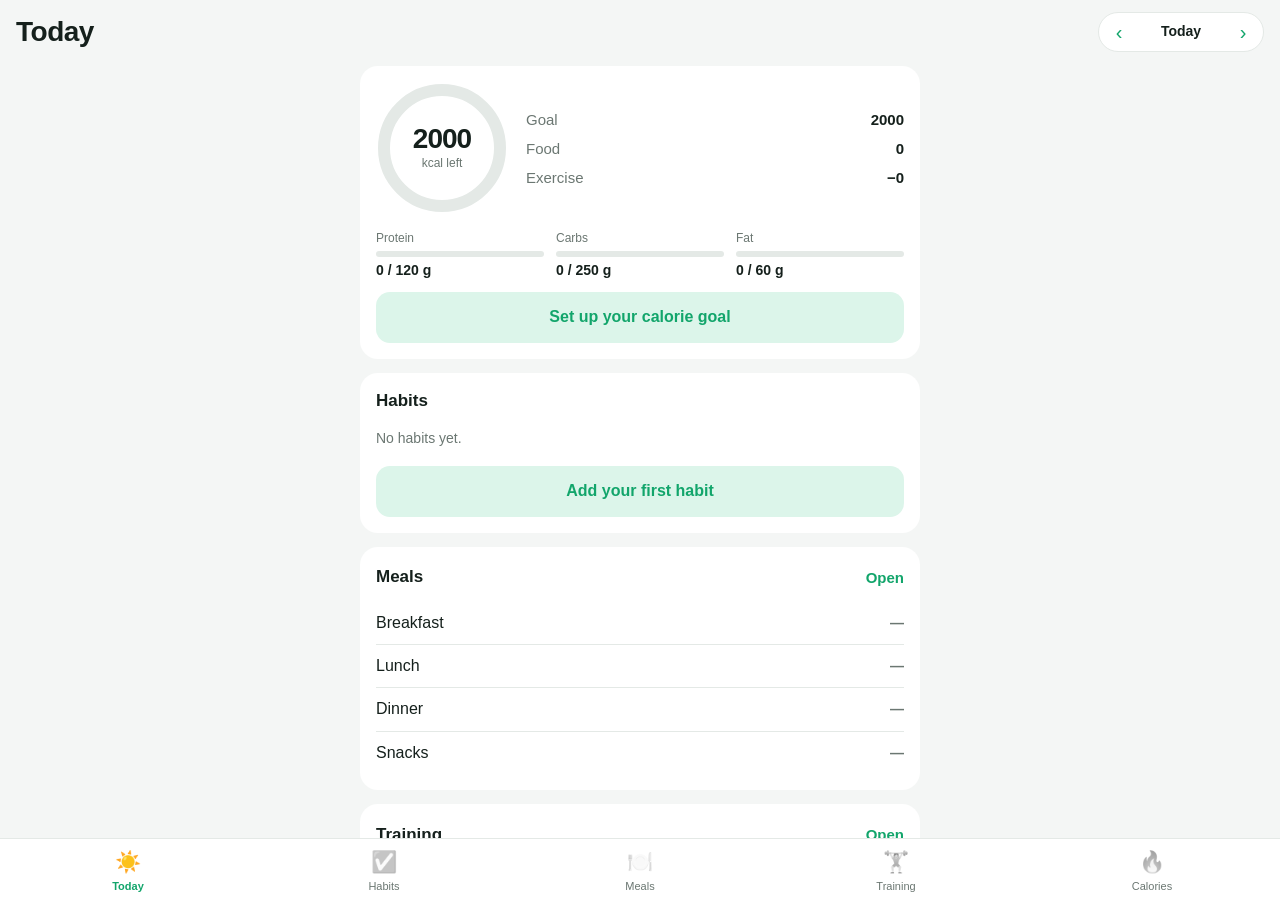
==== index.html @ 38c0138d "Add DayTrack: installable habit, meal, training and calorie tracker Offline-capable PWA in plain HTM" ====
<!doctype html>
<html lang="en">
<head>
<meta charset="utf-8">
<meta name="viewport" content="width=device-width, initial-scale=1, viewport-fit=cover, user-scalable=no">
<title>DayTrack</title>
<meta name="description" content="Habits, meals, training and calories in one place.">
<link rel="manifest" href="manifest.json">
<meta name="theme-color" content="#f4f6f5" media="(prefers-color-scheme: light)">
<meta name="theme-color" content="#101413" media="(prefers-color-scheme: dark)">
<meta name="apple-mobile-web-app-capable" content="yes">
<meta name="mobile-web-app-capable" content="yes">
<meta name="apple-mobile-web-app-status-bar-style" content="default">
<meta name="apple-mobile-web-app-title" content="DayTrack">
<link rel="apple-touch-icon" href="icons/icon-180.png">
<link rel="icon" type="image/png" href="icons/icon-192.png">
<link rel="stylesheet" href="style.css">
</head>
<body>
<header id="top">
  <h1 id="title">Today</h1>
  <div id="datenav">
    <button data-a="day" data-n="-1" aria-label="Previous day">‹</button>
    <button id="datelabel" data-a="day" data-n="0">Today</button>
    <button data-a="day" data-n="1" aria-label="Next day">›</button>
  </div>
</header>
<main id="view"></main>
<nav id="tabs">
  <button data-a="tab" data-tab="today"><span>☀️</span>Today</button>
  <button data-a="tab" data-tab="habits"><span>✅</span>Habits</button>
  <button data-a="tab" data-tab="meals"><span>🍽️</span>Meals</button>
  <button data-a="tab" data-tab="training"><span>🏋️</span>Training</button>
  <button data-a="tab" data-tab="profile"><span>🔥</span>Calories</button>
</nav>
<div id="backdrop" data-a="close" hidden></div>
<section id="sheet" hidden></section>
<script src="app.js"></script>
</body>
</html>
---- style.css ----
:root {
  --bg: #f4f6f5; --card: #ffffff; --text: #15201c; --muted: #6b7772; --line: #e4e9e6;
  --accent: #12a56b; --accent-soft: #dcf5ea; --on-accent: #fff;
  --p: #3b82f6; --c: #f59e0b; --f: #ec4899; --burn: #f97316; --danger: #dc2626;
}
@media (prefers-color-scheme: dark) {
  :root {
    --bg: #101413; --card: #1a201e; --text: #ecf1ee; --muted: #93a09a; --line: #2a322f;
    --accent: #2fd08d; --accent-soft: #173327; --on-accent: #06281a;
  }
}
* { box-sizing: border-box; -webkit-tap-highlight-color: transparent; }
html, body { margin: 0; height: 100%; }
body {
  background: var(--bg); color: var(--text);
  font: 16px/1.4 -apple-system, BlinkMacSystemFont, "Segoe UI", Roboto, sans-serif;
  display: flex; flex-direction: column; overscroll-behavior: none;
  -webkit-user-select: none; user-select: none;
}
button { font: inherit; color: inherit; background: none; border: 0; padding: 0; cursor: pointer; }
input, select { font: inherit; color: inherit; -webkit-user-select: text; user-select: text; }

#top {
  padding: calc(env(safe-area-inset-top) + 12px) 16px 10px;
  display: flex; align-items: center; justify-content: space-between; gap: 8px;
}
#top h1 { margin: 0; font-size: 28px; letter-spacing: -0.5px; }
#datenav { display: flex; align-items: center; background: var(--card); border-radius: 999px; border: 1px solid var(--line); }
#datenav button { min-width: 40px; height: 38px; font-size: 20px; color: var(--accent); }
#datenav #datelabel { font-size: 14px; font-weight: 600; color: var(--text); padding: 0 4px; min-width: 84px; }

#view { flex: 1; overflow-y: auto; -webkit-overflow-scrolling: touch; padding: 4px 16px 24px; }
#view > * { max-width: 560px; margin-left: auto; margin-right: auto; }

#tabs {
  display: flex; background: var(--card); border-top: 1px solid var(--line);
  padding-bottom: env(safe-area-inset-bottom);
}
#tabs button { flex: 1; padding: 8px 0 6px; font-size: 11px; color: var(--muted); display: flex; flex-direction: column; align-items: center; gap: 2px; }
#tabs button span { font-size: 21px; filter: grayscale(1); opacity: .6; }
#tabs button.on { color: var(--accent); font-weight: 600; }
#tabs button.on span { filter: none; opacity: 1; }

.card { background: var(--card); border-radius: 18px; padding: 16px; margin-bottom: 14px; }
.card h2 { margin: 0 0 10px; font-size: 17px; display: flex; justify-content: space-between; align-items: center; }
.card h2 small { font-weight: 500; font-size: 13px; color: var(--muted); }
.muted { color: var(--muted); font-size: 14px; }
.empty { color: var(--muted); font-size: 14px; padding: 6px 0; }

.ringrow { display: flex; align-items: center; gap: 18px; }
.ring { position: relative; width: 132px; height: 132px; flex: none; }
.ring svg { transform: rotate(-90deg); }
.ring .mid { position: absolute; inset: 0; display: flex; flex-direction: column; align-items: center; justify-content: center; }
.ring .mid b { font-size: 28px; letter-spacing: -1px; line-height: 1.1; }
.ring .mid span { font-size: 12px; color: var(--muted); }
.stats { flex: 1; display: grid; gap: 8px; }
.stats div { display: flex; justify-content: space-between; font-size: 15px; }
.stats div span { color: var(--muted); }
.stats div b { font-variant-numeric: tabular-nums; }

.macros { display: grid; grid-template-columns: repeat(3, 1fr); gap: 12px; margin-top: 16px; }
.macro { font-size: 12px; color: var(--muted); }
.macro b { display: block; color: var(--text); font-size: 14px; margin-top: 4px; }
.bar { height: 6px; border-radius: 3px; background: var(--line); overflow: hidden; margin-top: 4px; }
.bar i { display: block; height: 100%; border-radius: 3px; }

.row { display: flex; align-items: center; gap: 12px; padding: 10px 0; border-top: 1px solid var(--line); }
.row:first-of-type { border-top: 0; }
.row .grow { flex: 1; min-width: 0; }
.row .name { font-weight: 600; overflow: hidden; text-overflow: ellipsis; white-space: nowrap; }
.row .sub { font-size: 13px; color: var(--muted); }
.row .val { font-weight: 600; font-variant-numeric: tabular-nums; white-space: nowrap; }
.x { width: 32px; height: 32px; border-radius: 50%; color: var(--muted); font-size: 18px; flex: none; }
.x:active { background: var(--line); }
.emoji { font-size: 24px; width: 32px; text-align: center; flex: none; }

.check {
  width: 30px; height: 30px; border-radius: 50%; border: 2px solid var(--line); flex: none;
  display: flex; align-items: center; justify-content: center; color: transparent; font-size: 16px; font-weight: 700;
}
.check.on { background: var(--accent); border-color: var(--accent); color: var(--on-accent); }

.week { display: flex; gap: 6px; margin-top: 8px; }
.week button {
  flex: 1; height: 40px; border-radius: 10px; background: var(--bg); color: var(--muted);
  font-size: 11px; display: flex; flex-direction: column; align-items: center; justify-content: center; line-height: 1.2;
}
.week button b { font-size: 13px; }
.week button.on { background: var(--accent); color: var(--on-accent); }
.week button.today { outline: 2px solid var(--accent); outline-offset: -2px; }
.streak { font-size: 13px; font-weight: 600; color: var(--burn); white-space: nowrap; }

.btn {
  display: block; width: 100%; padding: 14px; border-radius: 14px; background: var(--accent); color: var(--on-accent);
  font-weight: 700; text-align: center; margin-top: 12px;
}
.btn.ghost { background: var(--accent-soft); color: var(--accent); }
.btn.danger { background: transparent; color: var(--danger); }
.btn:active { opacity: .7; }
.add { color: var(--accent); font-weight: 600; font-size: 15px; padding: 4px 0 4px 12px; }

#backdrop { position: fixed; inset: 0; background: rgba(0,0,0,.45); z-index: 10; }
#sheet {
  position: fixed; left: 0; right: 0; bottom: 0; z-index: 11; background: var(--card);
  border-radius: 22px 22px 0 0; padding: 20px 16px calc(env(safe-area-inset-bottom) + 20px);
  max-height: 88%; overflow-y: auto; max-width: 560px; margin: 0 auto;
  animation: up .22s ease-out;
}
@keyframes up { from { transform: translateY(100%); } }
#sheet h2 { margin: 0 0 14px; font-size: 20px; }
label { display: block; font-size: 13px; color: var(--muted); margin-bottom: 12px; }
label input, label select {
  display: block; width: 100%; margin-top: 4px; padding: 12px; border-radius: 12px;
  border: 1px solid var(--line); background: var(--bg); font-size: 16px; -webkit-appearance: none; appearance: none;
}
label input:focus, label select:focus { outline: 2px solid var(--accent); border-color: transparent; }
.g2 { display: grid; grid-template-columns: 1fr 1fr; gap: 10px; }
.g3 { display: grid; grid-template-columns: 1fr 1fr 1fr; gap: 10px; }
.chips { display: flex; flex-wrap: wrap; gap: 6px; margin: -4px 0 12px; }
.chips button { padding: 7px 12px; border-radius: 999px; background: var(--bg); border: 1px solid var(--line); font-size: 13px; }
.chips button.on { background: var(--accent-soft); border-color: var(--accent); color: var(--accent); }
.big { font-size: 34px; font-weight: 800; letter-spacing: -1px; }
.kv { display: flex; justify-content: space-between; padding: 8px 0; border-top: 1px solid var(--line); font-size: 15px; }
.kv span { color: var(--muted); }
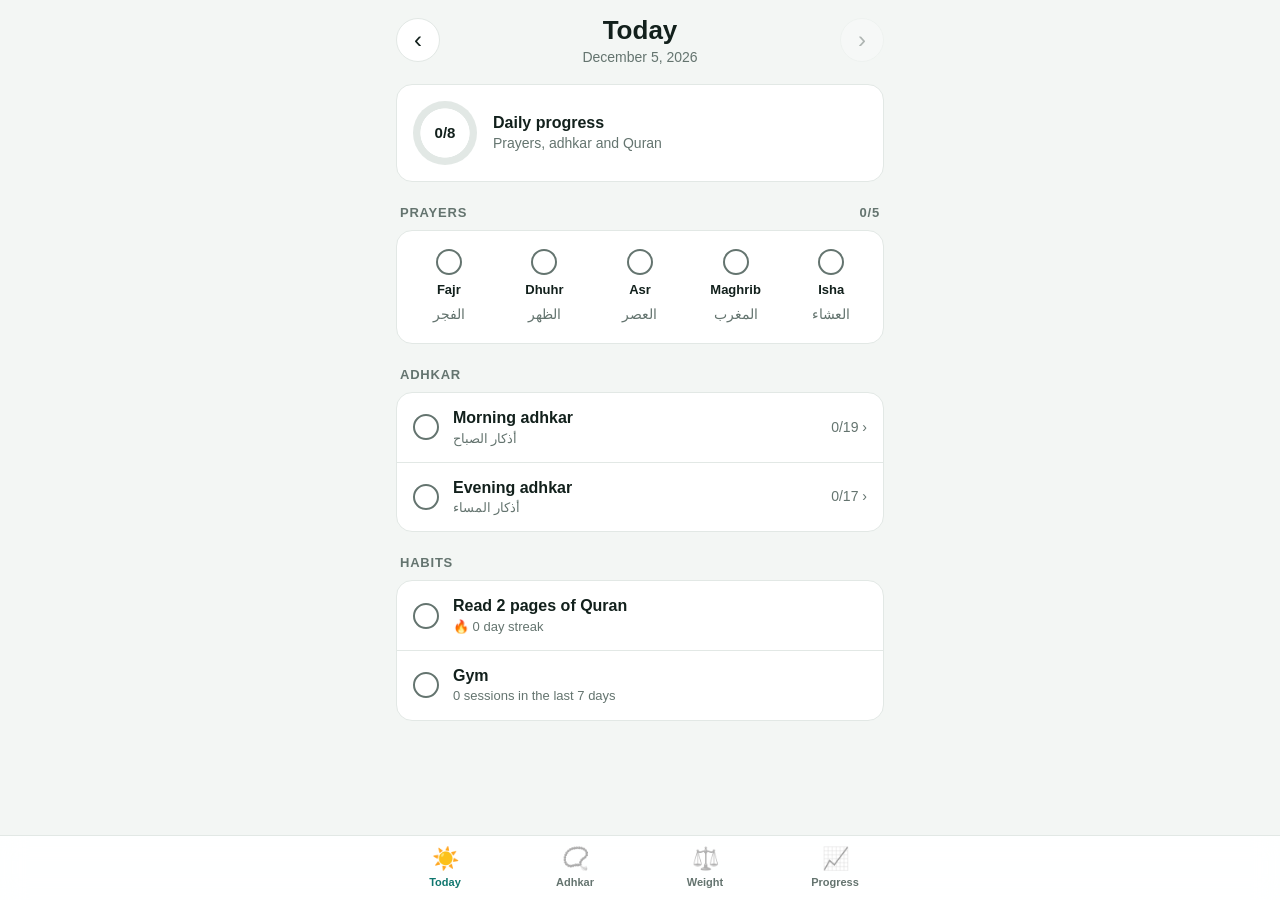
==== commit 37c8ab6e: "Add habit tracker app: prayers, adhkar, Quran, gym and weight Installable offline web app with a dai" ====
--- a/index.html
+++ b/index.html
@@ -2,39 +2,26 @@
 <html lang="en">
 <head>
 <meta charset="utf-8">
-<meta name="viewport" content="width=device-width, initial-scale=1, viewport-fit=cover, user-scalable=no">
-<title>DayTrack</title>
-<meta name="description" content="Habits, meals, training and calories in one place.">
-<link rel="manifest" href="manifest.json">
-<meta name="theme-color" content="#f4f6f5" media="(prefers-color-scheme: light)">
-<meta name="theme-color" content="#101413" media="(prefers-color-scheme: dark)">
+<meta name="viewport" content="width=device-width, initial-scale=1, viewport-fit=cover">
+<meta name="theme-color" content="#0f766e">
 <meta name="apple-mobile-web-app-capable" content="yes">
-<meta name="mobile-web-app-capable" content="yes">
-<meta name="apple-mobile-web-app-status-bar-style" content="default">
-<meta name="apple-mobile-web-app-title" content="DayTrack">
-<link rel="apple-touch-icon" href="icons/icon-180.png">
-<link rel="icon" type="image/png" href="icons/icon-192.png">
-<link rel="stylesheet" href="style.css">
+<meta name="apple-mobile-web-app-status-bar-style" content="black-translucent">
+<meta name="apple-mobile-web-app-title" content="Habits">
+<title>Habits</title>
+<link rel="manifest" href="manifest.webmanifest">
+<link rel="icon" href="icon.svg" type="image/svg+xml">
+<link rel="apple-touch-icon" href="icon-180.png">
+<link rel="stylesheet" href="styles.css">
 </head>
 <body>
-<header id="top">
-  <h1 id="title">Today</h1>
-  <div id="datenav">
-    <button data-a="day" data-n="-1" aria-label="Previous day">‹</button>
-    <button id="datelabel" data-a="day" data-n="0">Today</button>
-    <button data-a="day" data-n="1" aria-label="Next day">›</button>
-  </div>
-</header>
 <main id="view"></main>
 <nav id="tabs">
-  <button data-a="tab" data-tab="today"><span>☀️</span>Today</button>
-  <button data-a="tab" data-tab="habits"><span>✅</span>Habits</button>
-  <button data-a="tab" data-tab="meals"><span>🍽️</span>Meals</button>
-  <button data-a="tab" data-tab="training"><span>🏋️</span>Training</button>
-  <button data-a="tab" data-tab="profile"><span>🔥</span>Calories</button>
+  <button data-tab="today"><span>☀️</span>Today</button>
+  <button data-tab="adhkar"><span>📿</span>Adhkar</button>
+  <button data-tab="weight"><span>⚖️</span>Weight</button>
+  <button data-tab="progress"><span>📈</span>Progress</button>
 </nav>
-<div id="backdrop" data-a="close" hidden></div>
-<section id="sheet" hidden></section>
+<script src="adhkar.js"></script>
 <script src="app.js"></script>
 </body>
 </html>
--- a/styles.css
+++ b/styles.css
@@ -0,0 +1,175 @@
+:root {
+  --bg: #f3f6f4;
+  --card: #ffffff;
+  --text: #12201c;
+  --muted: #64746f;
+  --line: #e2e8e5;
+  --accent: #0f766e;
+  --accent-soft: #d5efe9;
+  --up: #b45309;
+  --down: #15803d;
+}
+@media (prefers-color-scheme: dark) {
+  :root {
+    --bg: #0b1512;
+    --card: #15221e;
+    --text: #e8f1ee;
+    --muted: #8fa39d;
+    --line: #24352f;
+    --accent: #2dd4bf;
+    --accent-soft: #123b35;
+    --up: #fbbf24;
+    --down: #4ade80;
+  }
+}
+
+* { box-sizing: border-box; -webkit-tap-highlight-color: transparent; }
+html { -webkit-text-size-adjust: 100%; }
+body {
+  margin: 0;
+  background: var(--bg);
+  color: var(--text);
+  font: 16px/1.4 -apple-system, BlinkMacSystemFont, "Segoe UI", Roboto, sans-serif;
+}
+button, input { font: inherit; color: inherit; }
+button { border: 0; background: none; padding: 0; cursor: pointer; text-align: inherit; }
+[lang="ar"] { font-family: "Geeza Pro", "Noto Naskh Arabic", "Amiri", "Traditional Arabic", serif; }
+
+main {
+  max-width: 520px;
+  margin: 0 auto;
+  padding: calc(env(safe-area-inset-top) + 12px) 16px calc(env(safe-area-inset-bottom) + 96px);
+}
+
+h1 { margin: 0; font-size: 26px; }
+h2 { margin: 0; font-size: 16px; }
+h3 { margin: 22px 4px 8px; font-size: 13px; text-transform: uppercase; letter-spacing: .06em; color: var(--muted); }
+h3 small { float: right; font-size: 13px; }
+p { margin: 0; }
+
+.card { background: var(--card); border-radius: 16px; border: 1px solid var(--line); }
+
+/* header */
+.datebar { display: flex; align-items: center; gap: 8px; margin-bottom: 16px; }
+.datebar > div { flex: 1; text-align: center; }
+.datebar.plain > div { text-align: left; padding-left: 4px; }
+.datebar p { color: var(--muted); font-size: 14px; }
+.datebar button {
+  width: 44px; height: 44px; border-radius: 50%; background: var(--card); border: 1px solid var(--line);
+  font-size: 24px; line-height: 1; text-align: center;
+}
+.datebar button:disabled { opacity: .3; }
+
+/* summary */
+.summary { display: flex; align-items: center; gap: 16px; padding: 16px; }
+.summary p { color: var(--muted); font-size: 14px; }
+.ring {
+  --p: 0;
+  width: 64px; height: 64px; border-radius: 50%; flex: none; display: grid; place-items: center;
+  background: radial-gradient(closest-side, var(--card) 76%, transparent 78%),
+              conic-gradient(var(--accent) calc(var(--p) * 1%), var(--line) 0);
+}
+.ring b { font-size: 15px; }
+
+/* check mark */
+.check {
+  width: 26px; height: 26px; flex: none; border-radius: 50%; border: 2px solid var(--muted);
+  display: grid; place-items: center; font-style: normal;
+}
+.on > .check { background: var(--accent); border-color: var(--accent); }
+.on > .check::after { content: "✓"; color: var(--card); font-size: 15px; font-weight: 700; }
+
+/* prayers */
+.prayers { display: grid; grid-template-columns: repeat(5, 1fr); padding: 6px; gap: 4px; }
+.prayer { display: flex; flex-direction: column; align-items: center; gap: 6px; padding: 12px 2px; border-radius: 12px; }
+.prayer span { font-size: 13px; font-weight: 600; }
+.prayer em { font-style: normal; font-size: 14px; color: var(--muted); }
+.prayer.on { background: var(--accent-soft); }
+
+/* rows */
+.rows { overflow: hidden; }
+.row {
+  display: flex; align-items: center; gap: 14px; width: 100%; padding: 14px 16px; min-height: 60px;
+  border-bottom: 1px solid var(--line);
+}
+.row:last-child { border-bottom: 0; }
+.row > span { flex: 1; font-weight: 600; }
+.row small { display: block; font-weight: 400; font-size: 13px; color: var(--muted); }
+.row > b { color: var(--muted); font-weight: 500; font-size: 14px; white-space: nowrap; }
+.row.on > span { color: var(--accent); }
+.row.log > span { font-weight: 400; font-size: 14px; }
+.row.log > b { color: var(--text); font-weight: 600; }
+.up { color: var(--up) !important; }
+.down { color: var(--down) !important; }
+.del { width: 36px; height: 36px; border-radius: 50%; color: var(--muted); text-align: center; }
+
+/* segmented control */
+.seg { display: flex; background: var(--line); border-radius: 12px; padding: 3px; gap: 3px; }
+.seg button { flex: 1; text-align: center; padding: 10px 4px; border-radius: 10px; font-size: 14px; font-weight: 600; color: var(--muted); }
+.seg button.on { background: var(--card); color: var(--text); }
+.seg.small { margin: 16px 0 8px; }
+.seg.small button { padding: 7px 4px; font-size: 13px; }
+
+.bar { height: 6px; border-radius: 3px; background: var(--line); margin: 14px 0 6px; overflow: hidden; }
+.bar i { display: block; height: 100%; background: var(--accent); transition: width .2s; }
+.hint { color: var(--muted); font-size: 13px; margin: 0 4px 12px; display: flex; justify-content: space-between; }
+.hint.center { justify-content: center; margin-top: 12px; }
+.link { color: var(--accent); font-weight: 600; }
+.empty { color: var(--muted); font-size: 14px; padding: 24px 16px; text-align: center; }
+
+/* adhkar */
+.dhikr { display: block; width: 100%; padding: 16px; margin-bottom: 10px; user-select: none; }
+.dhikr small { display: block; color: var(--muted); font-size: 12px; margin-bottom: 6px; }
+.dhikr p { font-size: 22px; line-height: 2; text-align: right; }
+.dhikr .count {
+  display: inline-block; margin-top: 10px; padding: 5px 14px; border-radius: 999px;
+  background: var(--accent-soft); color: var(--accent); font-weight: 700; font-size: 14px;
+}
+.dhikr.on { opacity: .55; }
+.dhikr:active { transform: scale(.985); }
+
+/* weight */
+.weigh { display: grid; grid-template-columns: 1fr 1fr; gap: 12px; padding: 16px; }
+.weigh label { font-size: 13px; color: var(--muted); min-width: 0; }
+.weigh input {
+  display: block; width: 100%; margin-top: 4px; padding: 10px; border-radius: 10px;
+  border: 1px solid var(--line); background: var(--bg); font-size: 16px; min-height: 44px;
+}
+.weigh button {
+  grid-column: 1 / -1; padding: 13px; border-radius: 12px; background: var(--accent); color: var(--card);
+  font-weight: 700; text-align: center;
+}
+.stats { display: grid; grid-template-columns: repeat(4, 1fr); gap: 8px; margin-top: 12px; }
+.stats .card { padding: 10px 6px; text-align: center; }
+.stats small { display: block; color: var(--muted); font-size: 11px; }
+.stats b { font-size: 18px; }
+.chart { padding: 10px 6px 4px; }
+.chart svg { display: block; width: 100%; height: auto; }
+.chart text { fill: var(--muted); font-size: 10px; }
+.chart .grid { stroke: var(--line); stroke-width: 1; }
+.chart .line { fill: none; stroke: var(--accent); stroke-width: 2.2; stroke-linejoin: round; stroke-linecap: round; }
+.chart .area { fill: var(--accent); opacity: .1; }
+.chart circle { fill: var(--accent); }
+
+/* progress */
+.habit { padding: 14px 16px; margin-bottom: 10px; }
+.habit .head { display: flex; gap: 12px; align-items: baseline; margin-bottom: 10px; }
+.habit .head h2 { flex: 1; }
+.habit .head span { color: var(--muted); font-size: 14px; }
+.grid30 { display: grid; grid-template-columns: repeat(15, 1fr); gap: 4px; }
+.grid30 i { aspect-ratio: 1; border-radius: 4px; background: var(--line); }
+.grid30 i.part { background: color-mix(in srgb, var(--accent) calc(var(--l) * 70%), var(--line)); }
+.grid30 i.full { background: var(--accent); }
+
+/* tab bar */
+#tabs {
+  position: fixed; left: 0; right: 0; bottom: 0; display: flex; justify-content: center;
+  background: color-mix(in srgb, var(--card) 92%, transparent); backdrop-filter: blur(12px);
+  border-top: 1px solid var(--line); padding-bottom: env(safe-area-inset-bottom);
+}
+#tabs button {
+  flex: 1; max-width: 130px; padding: 8px 0 10px; text-align: center; font-size: 11px; font-weight: 600; color: var(--muted);
+}
+#tabs button span { display: block; font-size: 22px; filter: grayscale(1); opacity: .6; }
+#tabs button.on { color: var(--accent); }
+#tabs button.on span { filter: none; opacity: 1; }
